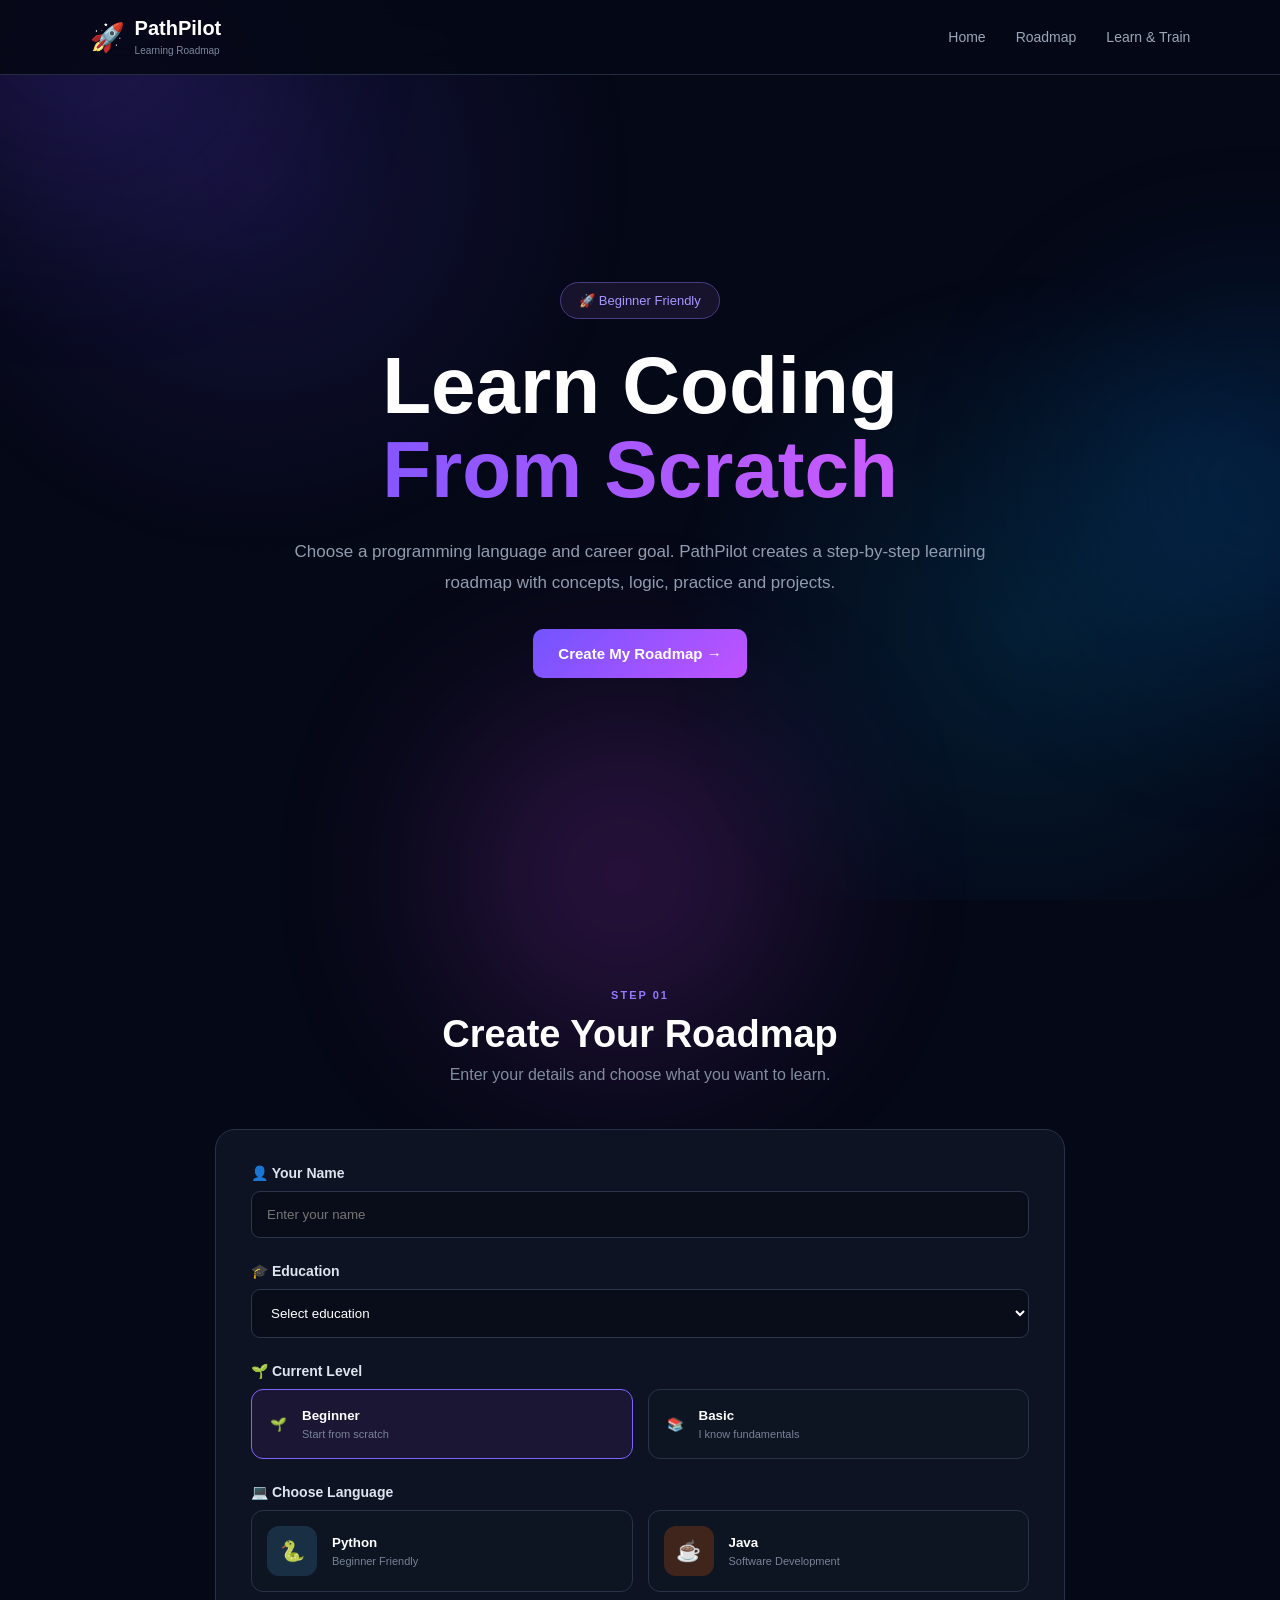
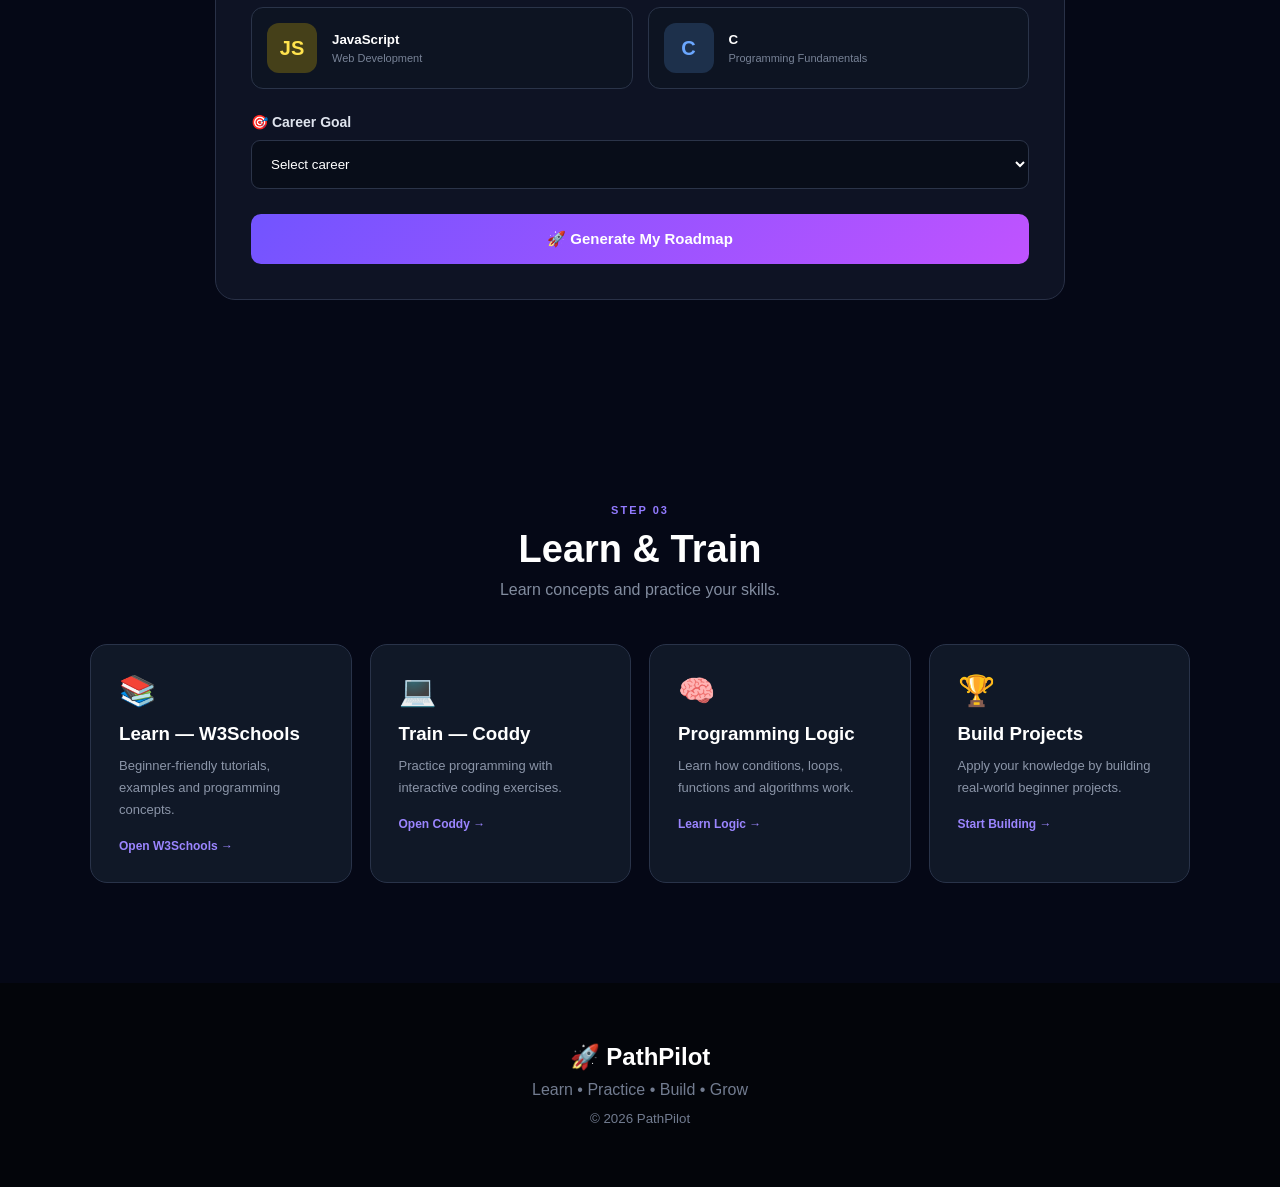
==== roadmap/index.html @ 20513eff "new project" ====
<!DOCTYPE html>
<html lang="en">
<head>
    <meta charset="UTF-8">
    <meta name="viewport" content="width=device-width, initial-scale=1.0">

    <title>PathPilot - Coding Roadmap</title>

    <link rel="stylesheet" href="style.css">
</head>

<body>

    <!-- Background -->
    <div class="bg-circle circle1"></div>
    <div class="bg-circle circle2"></div>
    <div class="bg-circle circle3"></div>

    <!-- Navbar -->
    <header class="navbar">

        <div class="logo">
            <span>🚀</span>
            <div>
                <h2>PathPilot</h2>
                <small>Learning Roadmap</small>
            </div>
        </div>

        <nav>
            <a href="#home">Home</a>
            <a href="#generator">Roadmap</a>
            <a href="#resources">Learn & Train</a>
        </nav>

    </header>


    <!-- Hero -->
    <section class="hero" id="home">

        <div class="hero-content">

            <div class="badge">
                🚀 Beginner Friendly
            </div>

            <h1>
                Learn Coding
                <span>From Scratch</span>
            </h1>

            <p>
                Choose a programming language and career goal.
                PathPilot creates a step-by-step learning roadmap
                with concepts, logic, practice and projects.
            </p>

            <button onclick="goToGenerator()" class="main-btn">
                Create My Roadmap →
            </button>

        </div>

    </section>


    <!-- Generator -->
    <section class="section" id="generator">

        <div class="section-heading">

            <span>STEP 01</span>

            <h2>Create Your Roadmap</h2>

            <p>
                Enter your details and choose what you want to learn.
            </p>

        </div>


        <div class="generator">

            <!-- Name -->
            <div class="input-group">

                <label>👤 Your Name</label>

                <input
                    type="text"
                    id="name"
                    placeholder="Enter your name"
                >

            </div>


            <!-- Education -->
            <div class="input-group">

                <label>🎓 Education</label>

                <select id="education">

                    <option value="">
                        Select education
                    </option>

                    <option>B.Tech IT</option>
                    <option>B.Tech CSE</option>
                    <option>BCA</option>
                    <option>B.Sc Computer Science</option>
                    <option>Diploma</option>

                </select>

            </div>


            <!-- Level -->
            <div class="input-group">

                <label>🌱 Current Level</label>

                <div class="level-container">

                    <button
                        class="level active"
                        data-level="beginner"
                        onclick="chooseLevel(this)"
                    >

                        🌱
                        <div>
                            <b>Beginner</b>
                            <small>Start from scratch</small>
                        </div>

                    </button>


                    <button
                        class="level"
                        data-level="basic"
                        onclick="chooseLevel(this)"
                    >

                        📚
                        <div>
                            <b>Basic</b>
                            <small>I know fundamentals</small>
                        </div>

                    </button>

                </div>

            </div>


            <!-- Language -->
            <div class="input-group">

                <label>💻 Choose Language</label>

                <div class="languages">


                    <button
                        class="language"
                        data-language="python"
                        onclick="chooseLanguage(this)"
                    >

                        <div class="python logo-icon">
                            🐍
                        </div>

                        <div>
                            <b>Python</b>
                            <small>Beginner Friendly</small>
                        </div>

                    </button>


                    <button
                        class="language"
                        data-language="java"
                        onclick="chooseLanguage(this)"
                    >

                        <div class="java logo-icon">
                            ☕
                        </div>

                        <div>
                            <b>Java</b>
                            <small>Software Development</small>
                        </div>

                    </button>


                    <button
                        class="language"
                        data-language="javascript"
                        onclick="chooseLanguage(this)"
                    >

                        <div class="javascript logo-icon">
                            JS
                        </div>

                        <div>
                            <b>JavaScript</b>
                            <small>Web Development</small>
                        </div>

                    </button>


                    <button
                        class="language"
                        data-language="c"
                        onclick="chooseLanguage(this)"
                    >

                        <div class="c logo-icon">
                            C
                        </div>

                        <div>
                            <b>C</b>
                            <small>Programming Fundamentals</small>
                        </div>

                    </button>

                </div>

            </div>


            <!-- Career -->
            <div class="input-group">

                <label>🎯 Career Goal</label>

                <select id="career">

                    <option value="">
                        Select career
                    </option>

                    <option>Software Developer</option>

                    <option>Full Stack Developer</option>

                    <option>Data Analyst</option>

                    <option>AI / ML Engineer</option>

                    <option>Cybersecurity Engineer</option>

                </select>

            </div>


            <button
                class="generate"
                onclick="generateRoadmap()"
            >

                🚀 Generate My Roadmap

            </button>

        </div>

    </section>


    <!-- Result -->
    <section
        class="section result-section"
        id="result"
    >

        <div class="section-heading">

            <span>STEP 02</span>

            <h2 id="welcome"></h2>

            <p>
                Your personalized learning journey
            </p>

        </div>


        <!-- Dashboard -->
        <div class="dashboard">

            <div class="dashboard-card">

                <span>💻 Language</span>

                <strong id="showLanguage">-</strong>

            </div>


            <div class="dashboard-card">

                <span>🎯 Career</span>

                <strong id="showCareer">-</strong>

            </div>


            <div class="dashboard-card">

                <span>📊 Progress</span>

                <strong>
                    <span id="progressText">0</span>%
                </strong>

            </div>

        </div>


        <!-- Progress -->
        <div class="progress-box">

            <div class="progress-info">

                <span>Learning Progress</span>

                <b>
                    <span id="progressNumber">0</span>%
                </b>

            </div>

            <div class="progress">

                <div
                    id="progressBar"
                    class="progress-bar"
                ></div>

            </div>

        </div>


        <!-- Recommendation -->
        <div class="recommendation">

            <span>🤖</span>

            <div>

                <small>PATHPILOT RECOMMENDATION</small>

                <p id="recommendationText">
                    Start learning Level 1.
                </p>

            </div>

        </div>


        <!-- Roadmap -->
        <div id="roadmap"></div>

    </section>


    <!-- Resources -->
    <section
        class="section"
        id="resources"
    >

        <div class="section-heading">

            <span>STEP 03</span>

            <h2>Learn & Train</h2>

            <p>
                Learn concepts and practice your skills.
            </p>

        </div>


        <div class="resource-grid">


            <div class="resource">

                <div class="resource-icon">
                    📚
                </div>

                <h3>Learn — W3Schools</h3>

                <p>
                    Beginner-friendly tutorials,
                    examples and programming concepts.
                </p>

                <a
                    id="w3Link"
                    href="https://www.w3schools.com/"
                    target="_blank"
                >
                    Open W3Schools →
                </a>

            </div>


            <div class="resource">

                <div class="resource-icon">
                    💻
                </div>

                <h3>Train — Coddy</h3>

                <p>
                    Practice programming with
                    interactive coding exercises.
                </p>

                <a
                    href="https://coddy.tech/"
                    target="_blank"
                >
                    Open Coddy →
                </a>

            </div>


            <div class="resource">

                <div class="resource-icon">
                    🧠
                </div>

                <h3>Programming Logic</h3>

                <p>
                    Learn how conditions, loops,
                    functions and algorithms work.
                </p>

                <a
                    href="https://www.w3schools.com/"
                    target="_blank"
                >
                    Learn Logic →
                </a>

            </div>


            <div class="resource">

                <div class="resource-icon">
                    🏆
                </div>

                <h3>Build Projects</h3>

                <p>
                    Apply your knowledge by building
                    real-world beginner projects.
                </p>

                <a
                    href="#generator"
                >
                    Start Building →
                </a>

            </div>

        </div>

    </section>


    <!-- Footer -->
    <footer>

        <h2>🚀 PathPilot</h2>

        <p>
            Learn • Practice • Build • Grow
        </p>

        <small>
            © 2026 PathPilot
        </small>

    </footer>


    <script src="script.js"></script>

</body>
</html>
---- roadmap/style.css ----
* {
    margin: 0;
    padding: 0;
    box-sizing: border-box;
}

html {
    scroll-behavior: smooth;
}

body {
    font-family: Arial, sans-serif;
    background: #050816;
    color: white;
    overflow-x: hidden;
}

/* BACKGROUND */

body::before {
    content: "";
    position: fixed;
    inset: 0;
    background:
        radial-gradient(
            circle at 20% 20%,
            rgba(101, 72, 255, 0.15),
            transparent 30%
        ),
        radial-gradient(
            circle at 80% 70%,
            rgba(0, 180, 255, 0.12),
            transparent 30%
        );
    z-index: -3;
}

.bg-circle {
    position: fixed;
    width: 350px;
    height: 350px;
    border-radius: 50%;
    filter: blur(100px);
    opacity: 0.18;
    z-index: -2;
    animation: move 10s infinite alternate;
}

.circle1 {
    background: #7048ff;
    top: -150px;
    left: -100px;
}

.circle2 {
    background: #008cff;
    right: -150px;
    top: 35%;
}

.circle3 {
    background: #d948ff;
    bottom: -150px;
    left: 35%;
}

@keyframes move {
    from {
        transform: translate(0, 0);
    }

    to {
        transform: translate(60px, 40px);
    }
}

/* NAVBAR */

.navbar {
    height: 75px;
    padding: 0 7%;
    display: flex;
    justify-content: space-between;
    align-items: center;

    position: sticky;
    top: 0;
    z-index: 100;

    background: rgba(5, 8, 22, 0.9);
    backdrop-filter: blur(15px);

    border-bottom: 1px solid #252c42;
}

.logo {
    display: flex;
    align-items: center;
    gap: 10px;
}

.logo > span {
    font-size: 28px;
}

.logo h2 {
    font-size: 20px;
}

.logo small {
    color: #7d879b;
    font-size: 10px;
}

nav {
    display: flex;
    gap: 30px;
}

nav a {
    color: #9da6b9;
    text-decoration: none;
    font-size: 14px;
}

nav a:hover {
    color: white;
}

/* HERO */

.hero {
    min-height: 90vh;

    display: flex;
    justify-content: center;
    align-items: center;

    text-align: center;

    padding: 80px 20px;
}

.hero-content {
    max-width: 850px;
}

.badge {
    display: inline-block;

    padding: 10px 18px;

    border: 1px solid #493d82;
    border-radius: 30px;

    background: #17132d;

    color: #a895ff;

    font-size: 13px;

    margin-bottom: 25px;
}

.hero h1 {
    font-size: clamp(45px, 8vw, 80px);
    line-height: 1.05;

    margin-bottom: 25px;
}

.hero h1 span {
    display: block;

    background: linear-gradient(
        90deg,
        #7955ff,
        #d85cff
    );

    color: transparent;
    background-clip: text;
}

.hero p {
    color: #929caf;

    font-size: 17px;

    line-height: 1.8;

    max-width: 700px;

    margin: auto;
}

.main-btn,
.generate {
    border: none;

    background: linear-gradient(
        135deg,
        #7254ff,
        #c053ff
    );

    color: white;

    font-weight: bold;

    cursor: pointer;

    border-radius: 10px;

    transition: 0.3s;
}

.main-btn {
    margin-top: 30px;

    padding: 16px 25px;

    font-size: 15px;
}

.main-btn:hover,
.generate:hover {
    transform: translateY(-3px);
    box-shadow: 0 15px 40px rgba(111, 82, 255, 0.3);
}

/* SECTIONS */

.section {
    padding: 100px 7%;
}

.section-heading {
    text-align: center;
    margin-bottom: 45px;
}

.section-heading span {
    color: #927aff;
    font-size: 11px;
    letter-spacing: 2px;
    font-weight: bold;
}

.section-heading h2 {
    font-size: 38px;
    margin: 10px 0;
}

.section-heading p {
    color: #828c9f;
}

/* GENERATOR */

.generator {
    max-width: 850px;
    margin: auto;

    padding: 35px;

    background: rgba(15, 21, 37, 0.95);

    border: 1px solid #293147;

    border-radius: 20px;
}

.input-group {
    margin-bottom: 25px;
}

.input-group label {
    display: block;

    margin-bottom: 10px;

    font-weight: bold;

    color: #dfe4ee;

    font-size: 14px;
}

input,
select {
    width: 100%;

    padding: 15px;

    background: #080d19;

    border: 1px solid #2b3449;

    color: white;

    border-radius: 9px;

    outline: none;
}

input:focus,
select:focus {
    border-color: #8064ff;
}

/* LEVEL */

.level-container {
    display: grid;
    grid-template-columns: 1fr 1fr;
    gap: 15px;
}

.level {
    display: flex;
    gap: 15px;
    align-items: center;

    padding: 18px;

    background: #0d1422;

    color: white;

    border: 1px solid #2a3449;

    border-radius: 12px;

    cursor: pointer;

    text-align: left;
}

.level small,
.language small {
    display: block;

    color: #788397;

    margin-top: 5px;

    font-size: 11px;
}

.level.active {
    border-color: #8064ff;
    background: #1b1633;
}

/* LANGUAGES */

.languages {
    display: grid;

    grid-template-columns: 1fr 1fr;

    gap: 15px;
}

.language {
    display: flex;

    align-items: center;

    gap: 15px;

    padding: 15px;

    background: #0d1422;

    color: white;

    border: 1px solid #2a3449;

    border-radius: 12px;

    cursor: pointer;

    text-align: left;

    transition: 0.2s;
}

.language:hover {
    transform: translateY(-2px);
}

.language.selected {
    border-color: #8064ff;
    background: #1b1633;
}

.logo-icon {
    width: 50px;
    height: 50px;

    display: flex;
    align-items: center;
    justify-content: center;

    border-radius: 12px;

    font-weight: bold;
    font-size: 20px;
}

.python {
    background: #193044;
}

.java {
    background: #40251c;
}

.javascript {
    background: #454019;
    color: #ffe34d;
}

.c {
    background: #1d304b;
    color: #6ba7ff;
}

/* GENERATE */

.generate {
    width: 100%;

    padding: 16px;

    font-size: 15px;
}

/* RESULT */

.result-section {
    display: none;

    background: #070b16;
}

/* DASHBOARD */

.dashboard {
    max-width: 1000px;

    margin: auto;

    display: grid;

    grid-template-columns: repeat(3, 1fr);

    gap: 15px;
}

.dashboard-card {
    padding: 25px;

    background: #101827;

    border: 1px solid #293349;

    border-radius: 15px;
}

.dashboard-card span {
    color: #7e899d;

    font-size: 12px;
}

.dashboard-card strong {
    display: block;

    margin-top: 8px;

    font-size: 18px;
}

/* PROGRESS */

.progress-box {
    max-width: 1000px;

    margin: 25px auto;
}

.progress-info {
    display: flex;

    justify-content: space-between;

    margin-bottom: 10px;

    color: #a8b0c0;

    font-size: 13px;
}

.progress {
    height: 10px;

    background: #1b2231;

    border-radius: 20px;

    overflow: hidden;
}

.progress-bar {
    width: 0%;

    height: 100%;

    background: linear-gradient(
        90deg,
        #7354ff,
        #d152ff
    );

    transition: 0.5s;
}

/* RECOMMENDATION */

.recommendation {
    max-width: 1000px;

    margin: 30px auto;

    padding: 20px;

    display: flex;

    gap: 15px;

    align-items: center;

    background: #15132b;

    border: 1px solid #453b76;

    border-radius: 15px;
}

.recommendation > span {
    font-size: 30px;
}

.recommendation small {
    color: #9684e8;

    font-size: 9px;

    letter-spacing: 2px;
}

.recommendation p {
    margin-top: 7px;

    color: #d6dbea;

    font-size: 14px;
}

/* ROADMAP */

#roadmap {
    max-width: 1000px;

    margin: 40px auto;
}

.roadmap-card {
    padding: 30px;

    margin-bottom: 25px;

    background: #101827;

    border: 1px solid #293349;

    border-radius: 18px;
}

.step-number {
    width: 42px;
    height: 42px;

    display: flex;
    align-items: center;
    justify-content: center;

    border-radius: 50%;

    background: linear-gradient(
        135deg,
        #7254ff,
        #bd51ff
    );

    font-weight: bold;

    margin-bottom: 15px;
}

.roadmap-card h3 {
    font-size: 23px;

    margin-bottom: 10px;
}

.description {
    color: #8c96a9;

    line-height: 1.7;

    margin-bottom: 20px;
}

.topics {
    display: flex;

    flex-wrap: wrap;

    gap: 8px;

    margin-bottom: 20px;
}

.topic {
    padding: 8px 11px;

    background: #1a2333;

    border-radius: 20px;

    color: #bfc7d6;

    font-size: 11px;
}

/* INFO */

.info-grid {
    display: grid;

    grid-template-columns: 1fr 1fr;

    gap: 15px;
}

.info {
    padding: 18px;

    background: #080e19;

    border: 1px solid #273146;

    border-radius: 12px;
}

.info h4 {
    margin-bottom: 10px;
}

.info p,
.info li {
    color: #919bad;

    font-size: 13px;

    line-height: 1.7;
}

.info ul {
    padding-left: 18px;
}

/* CODE */

.code {
    margin-top: 20px;

    border: 1px solid #283248;

    border-radius: 12px;

    overflow: hidden;
}

.code-title {
    padding: 10px 15px;

    background: #151c2a;

    color: #8e98aa;

    font-size: 11px;
}

pre {
    padding: 20px;

    background: #050912;

    overflow-x: auto;

    color: #d2d8e3;

    line-height: 1.6;

    font-size: 13px;
}

/* LINKS */

.resource-buttons {
    display: flex;

    gap: 8px;

    flex-wrap: wrap;

    margin-top: 12px;
}

.resource-btn {
    padding: 9px 12px;

    background: #201a3c;

    border: 1px solid #453970;

    border-radius: 8px;

    color: #b9aaff;

    text-decoration: none;

    font-size: 11px;
}

.complete {
    width: 100%;

    margin-top: 20px;

    padding: 13px;

    border: 1px solid #303a4e;

    background: #151d2a;

    color: #aeb7c8;

    border-radius: 9px;

    cursor: pointer;

    font-weight: bold;
}

.complete.done {
    background: #123725;

    border-color: #2e8c5a;

    color: #6ce19b;
}

/* RESOURCES */

.resource-grid {
    max-width: 1100px;

    margin: auto;

    display: grid;

    grid-template-columns: repeat(4, 1fr);

    gap: 18px;
}

.resource {
    padding: 28px;

    background: #101827;

    border: 1px solid #293349;

    border-radius: 17px;

    transition: 0.3s;
}

.resource:hover {
    transform: translateY(-5px);

    border-color: #8064ff;
}

.resource-icon {
    font-size: 30px;

    margin-bottom: 15px;
}

.resource h3 {
    margin-bottom: 10px;
}

.resource p {
    color: #8b95a8;

    font-size: 13px;

    line-height: 1.7;

    margin-bottom: 15px;
}

.resource a {
    color: #9b85ff;

    text-decoration: none;

    font-weight: bold;

    font-size: 12px;
}

/* FOOTER */

footer {
    padding: 60px 20px;

    text-align: center;

    background: #03050a;

    color: #727c90;
}

footer h2 {
    color: white;

    margin-bottom: 10px;
}

footer p {
    margin-bottom: 10px;
}

/* RESPONSIVE */

@media(max-width: 850px) {

    nav {
        display: none;
    }

    .dashboard,
    .resource-grid {
        grid-template-columns: 1fr 1fr;
    }

}

@media(max-width: 600px) {

    .section {
        padding: 70px 5%;
    }

    .generator {
        padding: 25px;
    }

    .level-container,
    .languages,
    .dashboard,
    .resource-grid,
    .info-grid {
        grid-template-columns: 1fr;
    }

    .hero h1 {
        font-size: 45px;
    }

    .section-heading h2 {
        font-size: 30px;
    }

}
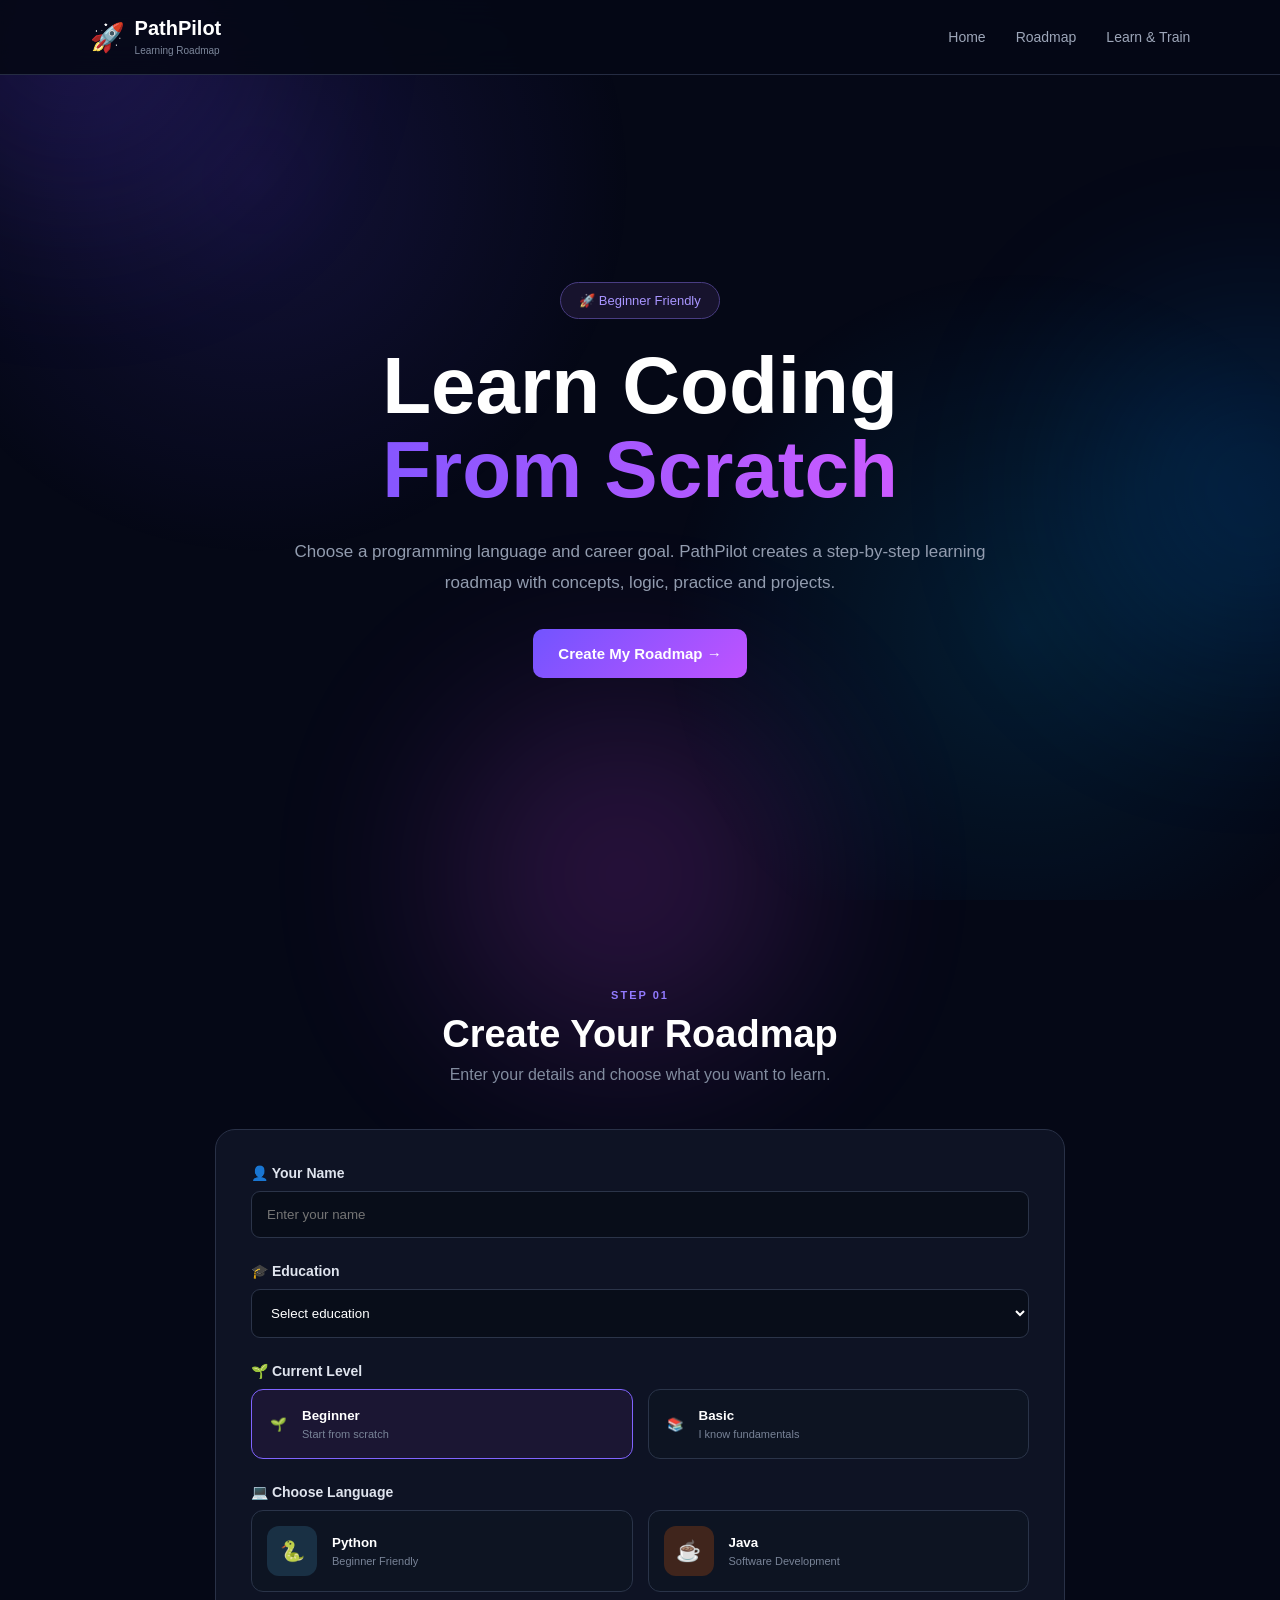
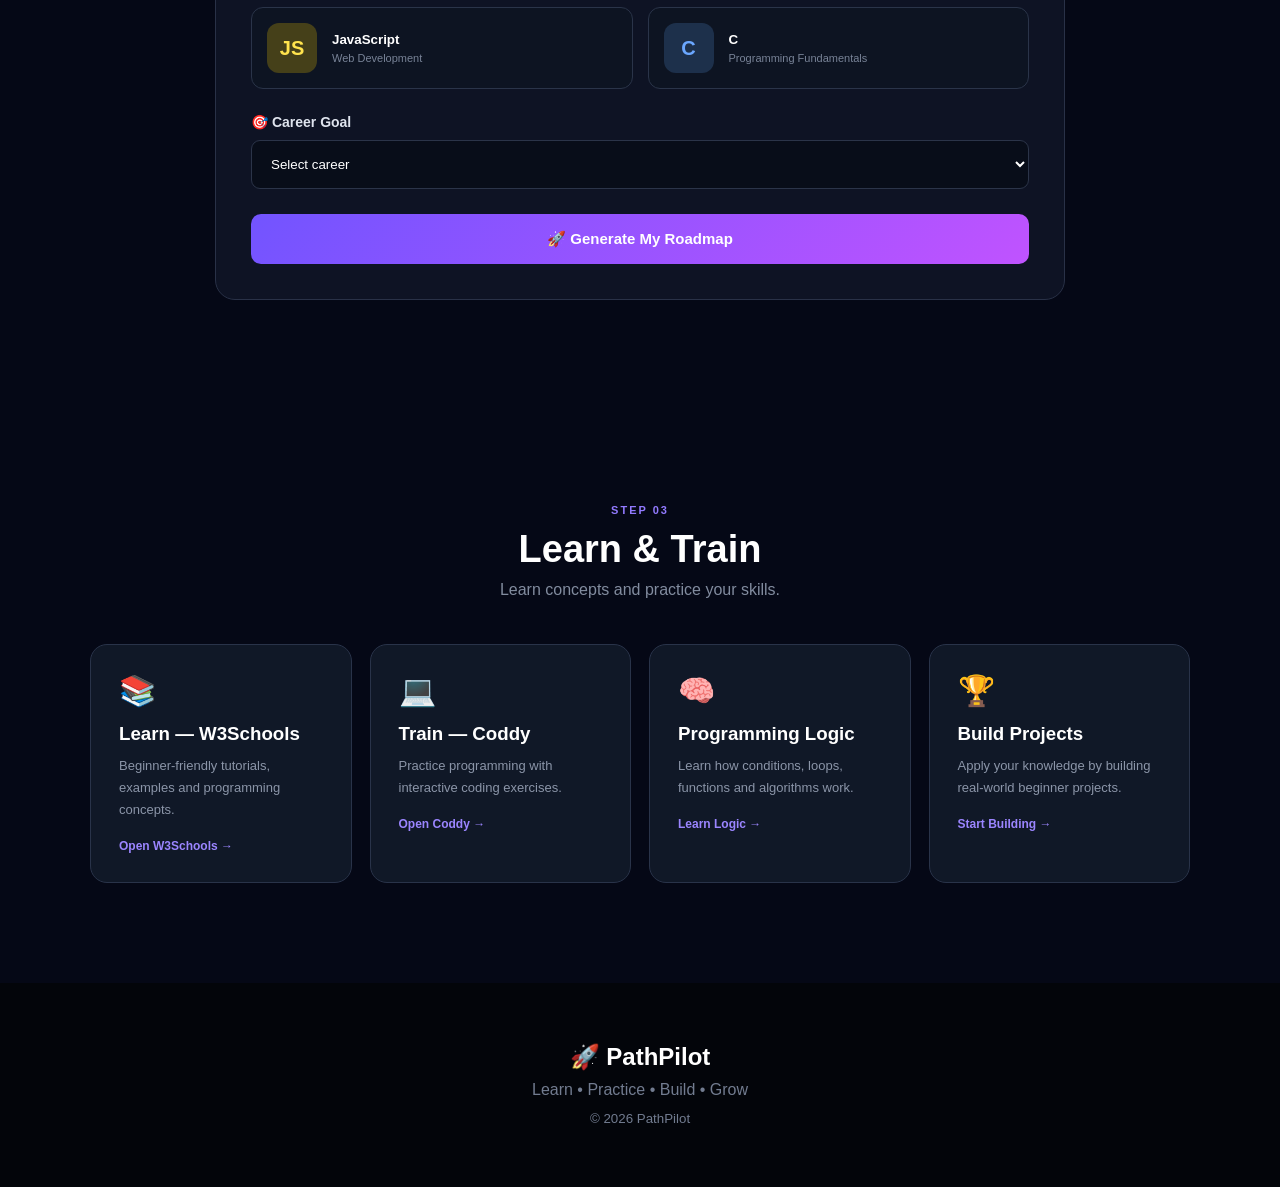
==== commit a869151b: "new change" ====
--- a/roadmap/index.html
+++ b/roadmap/index.html
@@ -492,7 +492,7 @@
                 </p>
 
                 <a
-                    href="#generator"
+                    href="https://natarajan211.github.io/roadmap/index2.html"
                 >
                     Start Building →
                 </a>
